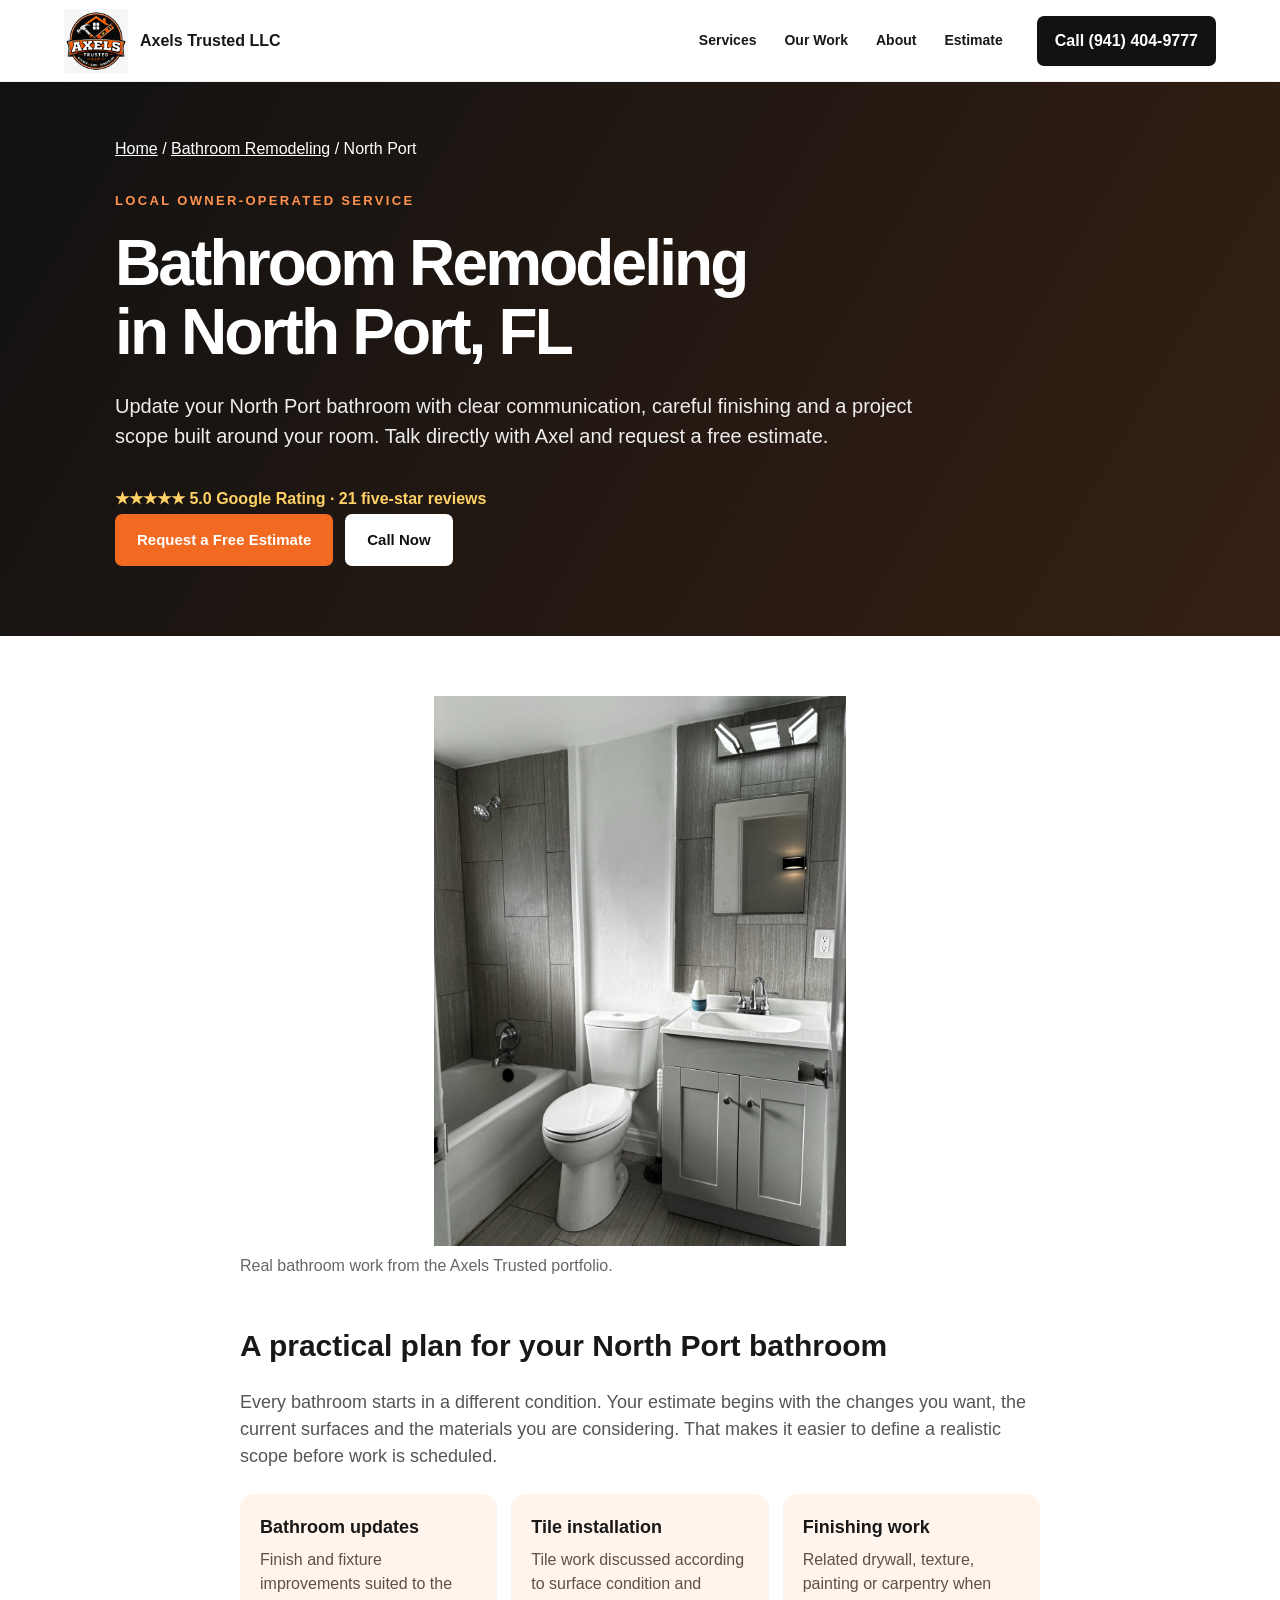
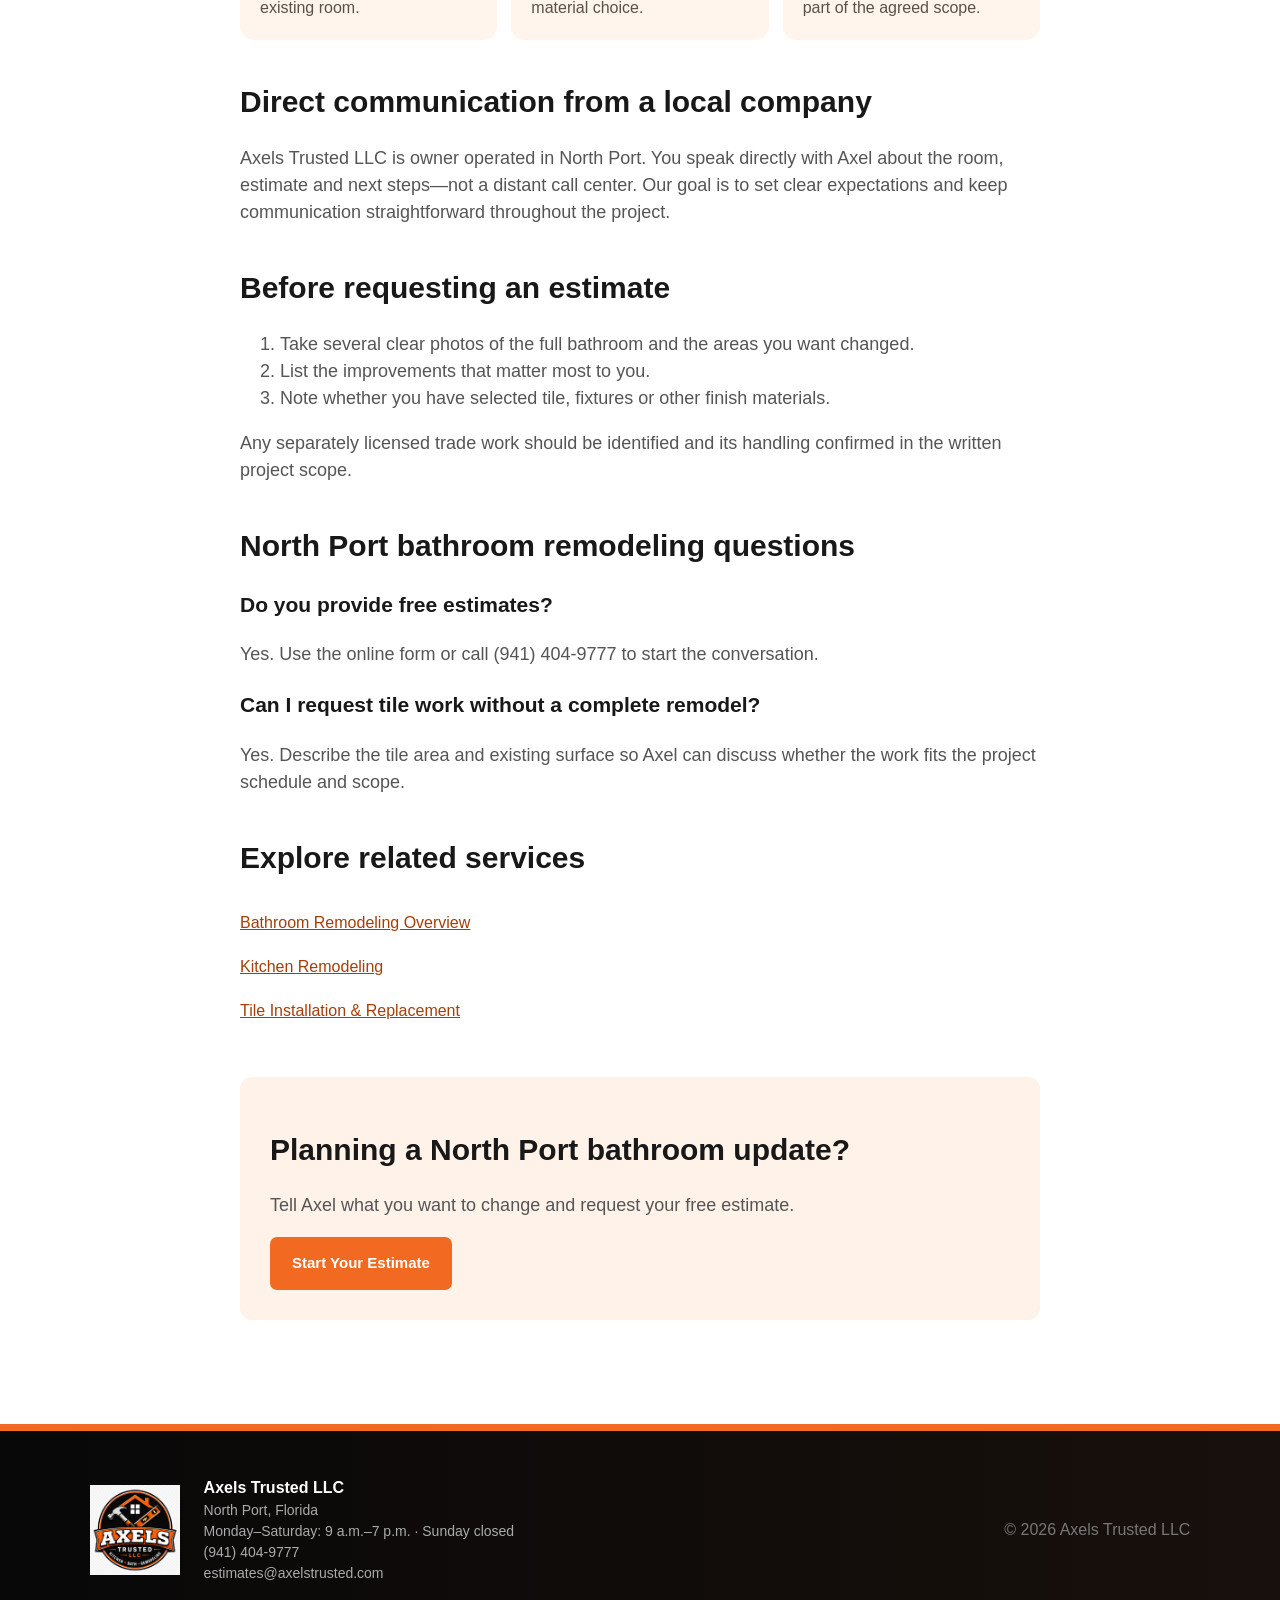
==== bathroom-remodeling-north-port-fl.html @ f080af92 "Refocus website on bathroom remodeling" ====
<!doctype html>
<html lang="en">
<head>
<!-- Google tag (gtag.js) -->
<script async src="https://www.googletagmanager.com/gtag/js?id=G-YHCWXWHT61"></script>
<script>window.dataLayer=window.dataLayer||[];function gtag(){dataLayer.push(arguments)}gtag('js',new Date());gtag('config','G-YHCWXWHT61');</script>
<meta charset="utf-8"><meta name="viewport" content="width=device-width,initial-scale=1">
<title>Bathroom Remodeling North Port, FL | Axels Trusted LLC</title>
<meta name="description" content="Bathroom remodeling and tile improvements in North Port, Florida. See real project work and request a free estimate from Axels Trusted LLC.">
<link rel="canonical" href="https://axelstrusted.com/bathroom-remodeling-north-port-fl.html">
<meta property="og:type" content="website"><meta property="og:title" content="Bathroom Remodeling North Port, FL | Axels Trusted LLC"><meta property="og:description" content="Bathroom remodeling and tile improvements with direct owner communication in North Port, Florida."><meta property="og:url" content="https://axelstrusted.com/bathroom-remodeling-north-port-fl.html"><meta property="og:image" content="https://axelstrusted.com/images/bathroom-finished.jpg">
<script type="application/ld+json">[{"@context":"https://schema.org","@type":"Service","name":"Bathroom Remodeling in North Port, FL","url":"https://axelstrusted.com/bathroom-remodeling-north-port-fl.html","provider":{"@type":"HomeAndConstructionBusiness","@id":"https://axelstrusted.com/#business","name":"Axels Trusted LLC","telephone":"+1-941-404-9777","url":"https://axelstrusted.com/"},"areaServed":{"@type":"City","name":"North Port","address":{"@type":"PostalAddress","addressRegion":"FL"}}},{"@context":"https://schema.org","@type":"BreadcrumbList","itemListElement":[{"@type":"ListItem","position":1,"name":"Home","item":"https://axelstrusted.com/"},{"@type":"ListItem","position":2,"name":"Bathroom Remodeling","item":"https://axelstrusted.com/bathroom-remodeling.html"},{"@type":"ListItem","position":3,"name":"North Port, FL","item":"https://axelstrusted.com/bathroom-remodeling-north-port-fl.html"}]}]</script>
<link rel="stylesheet" href="/styles.css">
</head>
<body><header class="site-header"><a class="brand" href="/#top"><img src="/images/logo.png" alt="Axels Trusted LLC" width="400" height="400" decoding="async"><span>Axels Trusted LLC</span></a><button class="menu" aria-label="Open menu">☰</button><nav><a href="/#services">Services</a><a href="/#work">Our Work</a><a href="/#about">About</a><a href="/#estimate">Estimate</a></nav><a class="header-call" href="tel:+19414049777">Call (941) 404-9777</a></header>
<main><section class="service-hero"><div class="service-wrap"><a class="breadcrumb" href="/">Home</a> / <a class="breadcrumb" href="/bathroom-remodeling.html">Bathroom Remodeling</a> / North Port<p class="eyebrow">Local owner-operated service</p><h1>Bathroom Remodeling<br>in North Port, FL</h1><p class="service-intro">Update your North Port bathroom with clear communication, careful finishing and a project scope built around your room. Talk directly with Axel and request a free estimate.</p><a class="service-rating" href="https://www.google.com/search?q=Axels+Trusted+LLC+reviews" target="_blank" rel="noopener">★★★★★ 5.0 Google Rating · 21 five-star reviews</a><div class="hero-actions"><a class="btn primary" href="/#estimate">Request a Free Estimate</a><a class="btn secondary" href="tel:+19414049777">Call Now</a></div></div></section>
<div class="service-wrap service-body"><figure class="service-photo"><img src="/images/bathroom-finished.jpg" alt="Finished bathroom project serving North Port Florida" width="1152" height="1536" decoding="async" loading="lazy"><figcaption>Real bathroom work from the Axels Trusted portfolio.</figcaption></figure><section><h2>A practical plan for your North Port bathroom</h2><p>Every bathroom starts in a different condition. Your estimate begins with the changes you want, the current surfaces and the materials you are considering. That makes it easier to define a realistic scope before work is scheduled.</p><div class="scope-grid"><div><strong>Bathroom updates</strong><span>Finish and fixture improvements suited to the existing room.</span></div><div><strong>Tile installation</strong><span>Tile work discussed according to surface condition and material choice.</span></div><div><strong>Finishing work</strong><span>Related drywall, texture, painting or carpentry when part of the agreed scope.</span></div></div></section><section><h2>Direct communication from a local company</h2><p>Axels Trusted LLC is owner operated in North Port. You speak directly with Axel about the room, estimate and next steps—not a distant call center. Our goal is to set clear expectations and keep communication straightforward throughout the project.</p></section><section><h2>Before requesting an estimate</h2><ol><li>Take several clear photos of the full bathroom and the areas you want changed.</li><li>List the improvements that matter most to you.</li><li>Note whether you have selected tile, fixtures or other finish materials.</li></ol><p>Any separately licensed trade work should be identified and its handling confirmed in the written project scope.</p></section><section><h2>North Port bathroom remodeling questions</h2><h3>Do you provide free estimates?</h3><p>Yes. Use the online form or call (941) 404-9777 to start the conversation.</p><h3>Can I request tile work without a complete remodel?</h3><p>Yes. Describe the tile area and existing surface so Axel can discuss whether the work fits the project schedule and scope.</p></section><section class="related-services"><h2>Explore related services</h2><a href="/bathroom-remodeling.html">Bathroom Remodeling Overview</a><a href="/kitchen-remodeling.html">Kitchen Remodeling</a><a href="/tile-installation.html">Tile Installation &amp; Replacement</a></section><section class="service-cta"><h2>Planning a North Port bathroom update?</h2><p>Tell Axel what you want to change and request your free estimate.</p><a class="btn primary" href="/#estimate">Start Your Estimate</a></section></div></main>
<footer><img src="/images/logo.png" alt="Axels Trusted LLC" width="400" height="400" decoding="async"><div><strong>Axels Trusted LLC</strong><span>North Port, Florida</span><span>Monday–Saturday: 9 a.m.–7 p.m. · Sunday closed</span><a href="tel:+19414049777">(941) 404-9777</a><a href="mailto:estimates@axelstrusted.com">estimates@axelstrusted.com</a></div><p>© 2026 Axels Trusted LLC</p></footer><div class="mobile-bar"><a href="tel:+19414049777">Call Now</a><a href="/#estimate">Free Estimate</a></div><script src="/navigation.js" defer></script></body></html>
---- styles.css ----
:root{--orange:#f26a21;--black:#111;--ink:#181818;--muted:#666;--cream:#f6f3ef;--line:#e7e2dc;--white:#fff}*{box-sizing:border-box}html{scroll-behavior:smooth}body{margin:0;font-family:Arial,Helvetica,sans-serif;color:var(--ink);background:#fff;line-height:1.5}img{display:block;max-width:100%}a{text-decoration:none;color:inherit}.site-header{height:82px;display:flex;align-items:center;gap:34px;padding:0 5vw;position:sticky;top:0;background:rgba(255,255,255,.96);backdrop-filter:blur(12px);z-index:50;border-bottom:1px solid rgba(0,0,0,.06)}.brand{display:flex;align-items:center;gap:12px;font-weight:800}.brand img{width:64px;height:64px;object-fit:contain}.site-header nav{display:flex;gap:28px;margin-left:auto;font-weight:700;font-size:14px}.site-header nav a:hover{color:var(--orange)}.header-call{background:var(--black);color:#fff;padding:13px 18px;border-radius:7px;font-weight:800}.menu{display:none;border:0;background:none;font-size:26px}.hero{min-height:690px;position:relative;display:flex;align-items:center;background:url('images/hero-kitchen.jpg') center/cover no-repeat}.hero-overlay{position:absolute;inset:0;background:linear-gradient(90deg,rgba(8,8,8,.86) 0%,rgba(8,8,8,.64) 48%,rgba(8,8,8,.08) 78%)}.hero-content{position:relative;color:#fff;max-width:760px;padding:90px 7vw}.eyebrow{text-transform:uppercase;letter-spacing:.18em;font-size:13px;font-weight:900;color:#ff934f;margin:0 0 18px}.eyebrow.dark{color:var(--orange)}h1{font-size:clamp(48px,6vw,86px);line-height:.96;margin:0 0 24px;letter-spacing:-.045em}.hero-copy{font-size:20px;max-width:650px;color:#eee;margin-bottom:30px}.hero-actions{display:flex;gap:12px;flex-wrap:wrap}.btn{border:0;border-radius:7px;padding:15px 22px;font-weight:900;font-size:15px;cursor:pointer;display:inline-flex;justify-content:center;align-items:center}.primary{background:var(--orange);color:#fff}.primary:hover{filter:brightness(.93)}.secondary{background:#fff;color:#111}.hero-proof{display:flex;gap:25px;margin-top:30px;color:#ddd;font-weight:700;font-size:14px}.trust-strip{display:grid;grid-template-columns:repeat(3,1fr);background:var(--black);color:#fff;padding:27px 7vw;gap:35px}.trust-strip div{display:flex;flex-direction:column;padding-left:20px;border-left:3px solid var(--orange)}.trust-strip span{color:#bbb;font-size:14px;margin-top:3px}.section{padding:100px 7vw}.section-heading{max-width:760px;text-align:center;margin:0 auto 50px}.section-heading.left{text-align:left;margin-left:0}.section-heading h2,.about h2,.estimate-intro h2{font-size:clamp(34px,4vw,56px);line-height:1.05;margin:0 0 16px;letter-spacing:-.035em}.section-heading p{color:var(--muted);font-size:18px}.services{background:var(--cream)}.service-grid{display:grid;grid-template-columns:repeat(3,1fr);gap:18px;max-width:1200px;margin:auto}.service-grid article{background:#fff;padding:32px;min-height:220px;border:1px solid var(--line);transition:.2s}.service-grid article:hover{transform:translateY(-4px);box-shadow:0 18px 36px rgba(0,0,0,.08)}.service-grid article span{color:var(--orange);font-weight:900}.service-grid h3{font-size:23px;margin:28px 0 10px}.service-grid p{color:var(--muted);margin:0}.gallery{display:grid;grid-template-columns:repeat(4,1fr);grid-auto-rows:300px;gap:14px}.gallery figure{margin:0;position:relative;overflow:hidden;background:#ddd}.gallery .wide{grid-column:span 2;grid-row:span 2}.gallery img{width:100%;height:100%;object-fit:cover;transition:.35s}.gallery figure:hover img{transform:scale(1.035)}.gallery figcaption{position:absolute;left:0;right:0;bottom:0;padding:24px 18px 16px;color:#fff;font-weight:900;background:linear-gradient(transparent,rgba(0,0,0,.72))}.transformation{background:var(--cream)}.compare{position:relative;max-width:1100px;height:min(65vw,620px);min-height:360px;margin:auto;overflow:hidden;background:#ddd}.compare>img,.before,.before img{position:absolute;inset:0;width:100%;height:100%;object-fit:cover}.before{width:50%;overflow:hidden}.before img{width:1100px;max-width:none}.compare input{position:absolute;inset:0;width:100%;height:100%;opacity:0;cursor:ew-resize}.compare:after{content:'';position:absolute;top:0;bottom:0;left:50%;width:3px;background:#fff;pointer-events:none;transform:translateX(-50%)}.labels{position:absolute;left:20px;right:20px;bottom:20px;display:flex;justify-content:space-between;color:#fff;font-weight:900;text-transform:uppercase;text-shadow:0 2px 8px #000}.about{display:grid;grid-template-columns:1.1fr .9fr;gap:80px;align-items:start}.about>div>p{font-size:18px;color:var(--muted)}.about-points{display:grid;gap:14px}.about-points>div{display:flex;gap:18px;padding:22px;border-top:1px solid var(--line)}.about-points b{color:var(--orange);font-size:18px}.about-points span{display:flex;flex-direction:column;color:var(--muted)}.about-points strong{color:var(--ink);font-size:18px}.estimate-section{background:var(--black);padding:100px 7vw;display:grid;grid-template-columns:.85fr 1.15fr;gap:70px;color:#fff}.estimate-intro p{color:#bbb;font-size:18px}.estimate-intro ul{list-style:none;padding:0;margin-top:30px}.estimate-intro li{margin:12px 0}.estimate-intro li:before{content:'✓';color:var(--orange);font-weight:900;margin-right:10px}.form-card{background:#fff;color:var(--ink);padding:38px;border-radius:12px;min-height:520px}.progress{height:7px;background:#eee;border-radius:10px;overflow:hidden}.progress span{display:block;height:100%;width:25%;background:var(--orange);transition:.25s}.step-label{font-size:13px;color:var(--muted);font-weight:800}.form-step{display:none}.form-step.active{display:block}.form-step h3{font-size:30px;margin:28px 0}.choices{display:grid;grid-template-columns:1fr 1fr;gap:12px}.choices input{position:absolute;opacity:0}.choices span{display:block;border:2px solid #e6e6e6;padding:18px;border-radius:8px;font-weight:800;cursor:pointer}.choices input:checked+span{border-color:var(--orange);background:#fff5ef}.field{display:flex;flex-direction:column;gap:8px;font-weight:800;margin-bottom:18px}.field input,.field textarea{font:inherit;padding:15px;border:1px solid #ccc;border-radius:7px;width:100%}.field-row{display:grid;grid-template-columns:1fr 1fr;gap:14px}.consent{display:flex;gap:9px;font-size:13px;color:#555}.form-actions{display:flex;justify-content:flex-end;gap:10px;margin-top:28px}.back{background:#eee;display:none}.submitBtn{display:none}.form-note{text-align:center;color:#777;font-size:12px}.success{display:none;text-align:center;padding:50px 10px}.success div{width:64px;height:64px;border-radius:50%;background:#e9f8ed;color:#1e9a45;display:grid;place-items:center;font-size:32px;margin:auto}.success a{color:var(--orange);font-weight:900}.form-card.completed .progress,.form-card.completed .step-label,.form-card.completed .form-step,.form-card.completed .form-actions,.form-card.completed .form-note{display:none}.form-card.completed .success{display:block}footer{background:#080808;color:#fff;padding:45px 7vw;display:flex;align-items:center;gap:24px;border-top:1px solid #252525}footer img{width:90px}footer div{display:flex;flex-direction:column}footer span,footer a{color:#aaa;font-size:14px}footer p{margin-left:auto;color:#777}.mobile-bar{display:none}
@media(max-width:900px){.site-header{height:70px;padding:0 18px}.brand span,.site-header nav,.header-call{display:none}.brand img{width:55px;height:55px}.menu{display:block;margin-left:auto}.site-header.open nav{display:flex;position:absolute;top:70px;left:0;right:0;background:#fff;padding:20px;flex-direction:column;border-bottom:1px solid #ddd}.hero{min-height:620px;background-position:62% center}.hero-overlay{background:linear-gradient(90deg,rgba(8,8,8,.88),rgba(8,8,8,.58))}.hero-content{padding:70px 24px}.hero-proof{flex-direction:column;gap:8px}.trust-strip{grid-template-columns:1fr;padding:25px 24px}.section{padding:70px 24px}.service-grid{grid-template-columns:1fr}.gallery{grid-template-columns:1fr 1fr;grid-auto-rows:220px}.gallery .wide{grid-column:span 2;grid-row:span 1}.about,.estimate-section{grid-template-columns:1fr;gap:38px}.estimate-section{padding:70px 20px}.form-card{padding:25px 18px}.choices,.field-row{grid-template-columns:1fr}footer{padding-bottom:90px;align-items:flex-start}footer p{margin-left:auto}.mobile-bar{display:grid;grid-template-columns:1fr 1fr;position:fixed;left:0;right:0;bottom:0;z-index:60}.mobile-bar a{padding:15px;text-align:center;font-weight:900;background:#fff;border-top:1px solid #ddd}.mobile-bar a:last-child{background:var(--orange);color:#fff}}
@media(max-width:560px){h1{font-size:48px}.hero-copy{font-size:17px}.hero-actions .btn{width:100%}.gallery{grid-template-columns:1fr;grid-auto-rows:250px}.gallery .wide{grid-column:auto}.compare{height:420px}.before img{width:calc(100vw - 48px)}footer{flex-wrap:wrap}footer p{width:100%;margin:10px 0 0}}

/* V6.2 visual polish */
:root{--orange-soft:#fff2e9;--orange-deep:#c94f0d;--sand:#fbf7f2}
.services{background:linear-gradient(180deg,var(--cream) 0%,#fff 100%)}
.service-grid article{border-top:5px solid var(--orange);border-radius:10px}
.work-section{background:linear-gradient(135deg,#fff 0%,var(--sand) 100%)}
.transformation{position:relative;background:linear-gradient(180deg,#171717 0%,#242424 100%);color:#fff}
.transformation .eyebrow.dark{color:#ff9b61}.transformation .section-heading h2{color:#fff}
.about{background:linear-gradient(110deg,var(--orange-soft) 0%,#fff 58%)}
.about-points>div{background:rgba(255,255,255,.82);border:1px solid #f0d7c8;border-left:4px solid var(--orange);border-radius:9px}
.estimate-section{background:linear-gradient(135deg,#0b0b0b 0%,#1c1c1c 62%,#3b1b0b 100%)}
.form-card{border-top:7px solid var(--orange);box-shadow:0 24px 55px rgba(0,0,0,.28)}
.trust-strip{background:linear-gradient(90deg,#111 0%,#1d1d1d 65%,#3a1908 100%)}

/* Visible before/after drag handle */
.compare{--x:50%;border:6px solid #fff;box-shadow:0 20px 48px rgba(0,0,0,.25);border-radius:12px}
.compare:after{display:none}
.slider-line{position:absolute;z-index:4;top:0;bottom:0;left:var(--x);width:4px;background:#fff;transform:translateX(-50%);pointer-events:none;box-shadow:0 0 0 1px rgba(0,0,0,.15)}
.slider-grabber{position:absolute;top:50%;left:50%;width:58px;height:58px;border-radius:50%;transform:translate(-50%,-50%);background:var(--orange);border:4px solid #fff;box-shadow:0 5px 18px rgba(0,0,0,.35);display:grid;place-items:center;color:#fff;font-size:25px;font-weight:900}
.slider-grabber span{transform:translateY(-1px)}
.compare input{z-index:6}
.labels{z-index:5}

/* Form validation feedback */
.field-help{font-weight:600;color:#777;font-size:12px;margin-top:-2px}
.field input.is-invalid,.field textarea.is-invalid{border-color:#c62828;background:#fff6f6;box-shadow:0 0 0 3px rgba(198,40,40,.1)}
.field input.is-valid,.field textarea.is-valid{border-color:#27863f;background:#f4fff7}
.field-help.error{color:#b42318}
.field-help.success{color:#25753a}
.form-alert{display:none;border-radius:8px;padding:12px 14px;margin:14px 0 0;background:#fff1f0;color:#9f1c15;border:1px solid #f2b8b5;font-weight:700}
.form-alert.show{display:block}
@media(max-width:560px){.slider-grabber{width:50px;height:50px;font-size:21px}.compare{border-width:4px}}


/* V6.3 richer color and city selector */
.hero-content{border-left:5px solid var(--orange);margin-left:7vw;padding-left:38px}
.hero-content:before{content:'LOCAL • RELIABLE • CRAFTED WITH CARE';display:inline-block;margin-bottom:20px;padding:7px 12px;border-radius:999px;background:rgba(242,106,33,.2);border:1px solid rgba(255,147,79,.55);color:#ffd0b5;font-size:11px;font-weight:900;letter-spacing:.12em}
.section-heading h2:after,.about h2:after,.estimate-intro h2:after{content:'';display:block;width:72px;height:5px;border-radius:10px;background:var(--orange);margin-top:20px}
.section-heading:not(.left) h2:after{margin-left:auto;margin-right:auto}
.service-grid article:nth-child(2),.service-grid article:nth-child(5){background:linear-gradient(145deg,#fff 55%,var(--orange-soft))}
.service-grid article:nth-child(3),.service-grid article:nth-child(6){background:linear-gradient(145deg,#fff 55%,#fff8df)}
.gallery figure{border-radius:10px;box-shadow:0 8px 24px rgba(40,20,5,.1);border-bottom:5px solid var(--orange)}
.gallery figcaption{padding-bottom:20px}
.work-section:before{content:'';display:block;height:10px;width:110px;background:linear-gradient(90deg,var(--orange),#ffb26f);border-radius:10px;margin-bottom:42px}
.about{border-top:10px solid var(--orange)}
.about-points b{width:42px;height:42px;display:grid;place-items:center;flex:0 0 42px;border-radius:50%;background:var(--orange);color:#fff}
.estimate-intro{padding:28px;border:1px solid rgba(255,255,255,.12);border-radius:14px;background:rgba(255,255,255,.035)}
footer{border-top:7px solid var(--orange);background:linear-gradient(90deg,#080808,#18100c)}
.step-help{margin:-14px 0 20px;color:var(--muted)}
.city-choices{grid-template-columns:repeat(2,1fr)}
.city-choices span{position:relative;padding-left:42px;background:#fff}
.city-choices span:before{content:'📍';position:absolute;left:15px;top:50%;transform:translateY(-50%);font-size:17px}
.city-choices input:checked+span{background:linear-gradient(135deg,#fff5ef,#ffe5d4);box-shadow:0 6px 16px rgba(242,106,33,.13)}
.other-city-choice{grid-column:1/-1}
.other-city-field{display:none;margin-top:18px;padding:18px;border-radius:10px;background:var(--orange-soft);border:1px solid #f5c3a7}
.other-city-field.visible{display:flex}
.form-card .form-step h3{color:#2a160c}
@media(max-width:900px){.hero-content{margin-left:0;border-left:4px solid var(--orange);padding-left:24px}.work-section:before{margin-bottom:28px}}
@media(max-width:560px){.city-choices{grid-template-columns:1fr}.other-city-choice{grid-column:auto}.hero-content:before{font-size:9px;letter-spacing:.08em}.section-heading h2:after,.about h2:after,.estimate-intro h2:after{width:56px}}

/* V7 flowing homepage */
.home-page{background:#fcfaf7;font-family:"Segoe UI",Arial,Helvetica,sans-serif}
.home-page .site-header{height:76px;background:rgba(255,255,255,.88);border-bottom:0;box-shadow:0 8px 35px rgba(37,22,12,.08)}
.home-page .header-call,.home-page .btn{border-radius:999px}
.home-page .hero{min-height:780px;display:block;padding:56px 5vw 104px;background-position:center;overflow:hidden}
.home-page .hero:after{content:"";position:absolute;left:-5%;right:-5%;bottom:-62px;height:130px;background:#fcfaf7;border-radius:50% 50% 0 0/100% 100% 0 0;z-index:1}
.home-page .hero-overlay{background:linear-gradient(100deg,rgba(10,8,7,.91) 0%,rgba(25,15,10,.76) 48%,rgba(15,10,7,.48) 100%)}
.home-page .hero-shell{position:relative;z-index:2;max-width:1420px;margin:0 auto;display:grid;grid-template-columns:minmax(0,.88fr) minmax(520px,1.12fr);gap:clamp(38px,5vw,84px);align-items:center}
.home-page .hero-content{max-width:690px;margin:0;padding:42px 0;border:0}
.home-page .hero-content:before{margin-bottom:24px;background:rgba(242,106,33,.14);border-color:rgba(255,170,110,.45)}
.home-page .hero h1{font-size:clamp(46px,5vw,74px);line-height:1.02;text-wrap:balance}
.home-page .hero-copy{font-size:19px;line-height:1.7;max-width:590px}
.home-page .hero-actions{margin-top:30px}
.home-page .hero-proof{flex-wrap:wrap;gap:12px 20px}
.home-page .estimate-section.estimate-top{display:block;padding:0;background:none;color:var(--ink)}
.home-page .estimate-top .estimate-intro{padding:0 10px 15px;border:0;background:none;color:#fff}
.home-page .estimate-top .estimate-intro .eyebrow{margin-bottom:9px}
.home-page .estimate-top .estimate-intro h2{font-size:clamp(27px,2.5vw,38px);margin-bottom:8px}
.home-page .estimate-top .estimate-intro h2:after{display:none}
.home-page .estimate-top .estimate-intro p{margin:0;color:#ded7d2;font-size:15px}
.home-page .estimate-top .estimate-intro ul{display:flex;gap:18px;margin:10px 0 0;font-size:13px;color:#eee}
.home-page .form-card{min-height:0;padding:27px 30px 24px;border:1px solid rgba(255,255,255,.7);border-top:0;border-radius:28px 28px 70px 28px;box-shadow:0 30px 80px rgba(0,0,0,.34),inset 0 1px 0 #fff}
.home-page .form-card .form-step h3{font-size:26px;margin:18px 0}
.home-page .choices{gap:9px}
.home-page .choices span{padding:13px 15px;border:1px solid #e8e2dc;border-radius:16px;font-size:14px;transition:.2s ease}
.home-page .choices span:hover{border-color:#f6a679;transform:translateY(-1px);box-shadow:0 8px 20px rgba(72,35,12,.07)}
.home-page .city-choices span{display:flex;align-items:center;gap:11px;padding-left:15px}
.home-page .city-choices span:before{content:"";position:static;width:10px;height:10px;flex:0 0 10px;border-radius:50%;background:var(--orange);box-shadow:0 0 0 4px var(--orange-soft);transform:none}
.home-page .form-actions{margin-top:20px}
.home-page .trust-strip{position:relative;z-index:3;max-width:none;margin:0;padding:30px 7vw 18px;border-radius:0;background:#fcfaf7;color:var(--ink);box-shadow:none}
.home-page .trust-strip div{position:relative;padding:12px 20px 12px 48px;border-left:0;border-top:1px solid #e5d8ce}
.home-page .trust-strip div:before{content:'✓';position:absolute;left:14px;top:15px;width:24px;height:24px;display:grid;place-items:center;border-radius:50%;background:var(--orange);color:#fff;font-size:13px;font-weight:900}
.home-page .trust-strip span{color:var(--muted)}
.home-page .section{padding:120px 7vw}
.home-page .services{position:relative;background:#fcfaf7}
.home-page .services:after{content:"";position:absolute;left:0;right:0;bottom:-78px;height:156px;background:#fff;border-radius:50% 50% 0 0/100% 100% 0 0;z-index:0}
.home-page .services>*{position:relative;z-index:1}
.home-page .section-heading{margin-bottom:64px}
.home-page .service-grid{gap:26px}
.home-page .service-grid article{min-height:240px;padding:34px;border:0;border-top:0;border-radius:28px 28px 70px 28px;background:#fff;box-shadow:0 16px 50px rgba(64,39,20,.075)}
.home-page .service-grid article:nth-child(even){border-radius:70px 28px 28px 28px;background:linear-gradient(145deg,#fff 60%,#fff5ed)}
.home-page .service-grid article:hover{transform:translateY(-7px);box-shadow:0 24px 60px rgba(64,39,20,.13)}
.home-page .service-grid h3{margin:24px 0 11px}
.home-page .work-section{padding-top:165px;background:#fff}
.home-page .gallery{gap:20px;grid-auto-rows:320px}
.home-page .gallery figure{border:0;border-radius:34px 34px 80px 34px;box-shadow:none}
.home-page .gallery figure:nth-child(even){border-radius:80px 34px 34px 34px}
.home-page .transformation{margin:0 3vw;border-radius:54px 54px 130px 54px;padding-left:4vw;padding-right:4vw;overflow:hidden}
.home-page .compare{width:100%;max-width:680px;height:auto;min-height:0;aspect-ratio:3/4;border:0;border-radius:38px 38px 100px 38px;box-shadow:0 28px 70px rgba(0,0,0,.36)}
.home-page .compare>img,.home-page .before img{object-fit:cover;object-position:center}
.home-page .before img{width:680px}
.home-page .about{margin-top:80px;padding-top:95px;padding-bottom:95px;border:0;border-radius:0 120px 0 120px;background:linear-gradient(120deg,#fff0e4 0%,#fffaf5 58%,#fff 100%)}
.home-page .about-points{gap:0}
.home-page .about-points>div{padding:24px 0;border:0;border-bottom:1px solid #ead8ca;border-radius:0;background:transparent}
.home-page footer{margin-top:70px;border:0;border-radius:60px 60px 0 0;padding-top:58px}
@media(max-width:1100px){.home-page .hero{padding:46px 28px 96px}.home-page .hero-shell{grid-template-columns:.8fr 1.2fr;gap:28px}.home-page .hero h1{font-size:44px}.home-page .form-card{padding:24px}.home-page .choices span{padding:12px;font-size:13px}.home-page .service-grid{grid-template-columns:repeat(2,1fr)}}
@media(max-width:820px){.home-page .hero{padding:38px 22px 100px}.home-page .hero-shell{grid-template-columns:1fr;gap:14px}.home-page .estimate-top{order:-1}.home-page .hero-content{padding:28px 4px 18px}.home-page .hero h1{font-size:clamp(42px,10vw,62px)}.home-page .hero-copy{font-size:17px}.home-page .estimate-top .estimate-intro{padding-left:4px}.home-page .trust-strip{margin-top:-55px}.home-page .service-grid{grid-template-columns:1fr}.home-page .transformation{margin:0 14px;border-radius:38px 38px 90px 38px}.home-page .about{margin-top:55px;border-radius:0 70px 0 70px}}
@media(min-width:561px) and (max-width:900px){.home-page .trust-strip{grid-template-columns:repeat(3,1fr);gap:10px;margin:0;padding:24px 24px 10px}.home-page .trust-strip div{padding:38px 8px 10px;border:0;text-align:center}.home-page .trust-strip div:before{left:50%;top:5px;transform:translateX(-50%)}.home-page .trust-strip strong{font-size:13px;line-height:1.25}.home-page .trust-strip span{display:none}.home-page .services{padding-top:55px}}
@media(max-width:560px){.home-page .hero{padding:24px 16px 70px}.home-page .hero:after{bottom:-88px}.home-page .hero-content{padding:38px 4px 12px}.home-page .hero-content:before{display:none}.home-page .hero-content .eyebrow{margin-bottom:12px;font-size:10px}.home-page .hero h1{font-size:34px;line-height:1.06;margin-bottom:16px}.home-page .hero h1 br{display:none}.home-page .hero-copy{font-size:15px;line-height:1.6;margin-bottom:20px}.home-page .hero-actions{margin-top:18px}.home-page .hero-actions .btn{width:auto;flex:1;min-width:135px;padding:13px 15px}.home-page .hero-proof{font-size:11px;gap:7px 12px;margin-top:20px}.home-page .form-card{padding:22px 16px;border-radius:22px 22px 52px 22px}.home-page .choices{grid-template-columns:1fr 1fr}.home-page .choices span{padding:11px 10px;font-size:12px}.home-page .city-choices{grid-template-columns:1fr 1fr}.home-page .city-choices span{padding-left:12px}.home-page .city-choices span:before{transform:none}.home-page .other-city-choice{grid-column:1/-1}.home-page .trust-strip{grid-template-columns:repeat(3,1fr);gap:5px;margin:0;padding:20px 12px 8px;background:#fcfaf7}.home-page .trust-strip div{padding:34px 4px 8px;border:0;text-align:center}.home-page .trust-strip div:before{left:50%;top:4px;transform:translateX(-50%);width:22px;height:22px;font-size:12px}.home-page .trust-strip strong{font-size:11px;line-height:1.25}.home-page .trust-strip span{display:none}.home-page .section{padding:78px 22px}.home-page .services{padding-top:42px}.home-page .services .section-heading{margin-bottom:36px;text-align:left}.home-page .services .section-heading h2:after{margin-left:0}.home-page .services .section-heading h2{font-size:32px}.home-page .service-grid article{min-height:0;border-radius:24px 24px 58px 24px}.home-page .gallery{gap:14px}.home-page .gallery figure,.home-page .gallery figure:nth-child(even){border-radius:24px 24px 58px 24px}.home-page .work-section{padding-top:125px}.home-page .before img{width:calc(100vw - 72px)}.home-page .about{padding-top:72px;padding-bottom:72px}.home-page footer{margin-top:45px;border-radius:40px 40px 0 0}}

/* Local service pages and accessible navigation */
.hero h1{font-size:clamp(38px,4.7vw,68px);line-height:1.08}.hero-content{max-width:1000px}
.service-link{display:inline-block;margin-top:18px;color:#a43f0a;font-weight:800;text-decoration:underline;text-underline-offset:4px}footer img{height:auto}.field-help.success{display:block;text-align:left;padding:0}
.service-hero{background:linear-gradient(120deg,#111,#352013);color:#fff;padding:55px 7vw 70px}.service-wrap{max-width:1050px;margin:0 auto}.service-hero .eyebrow{margin-top:30px}.service-hero h1{font-size:clamp(36px,5vw,64px);line-height:1.08;max-width:850px}.service-intro{font-size:20px;max-width:800px;color:#eee}.breadcrumb{text-decoration:underline}.service-body{padding:60px 24px}.service-body section{max-width:800px;margin:0 auto 44px}.service-body h2{font-size:30px;line-height:1.2}.service-body h3{font-size:21px}.service-body p,.service-body li{font-size:18px;color:#555}.service-photo{margin:0 auto 50px;max-width:800px}.service-photo img{width:100%;height:auto;max-height:550px;object-fit:contain;border-radius:12px}.service-photo figcaption{color:#666;margin-top:8px}.related-services a{display:block;padding:10px 0;color:#a43f0a;text-decoration:underline}.service-cta{padding:30px;background:#fff2e9;border-radius:12px}a:focus-visible,button:focus-visible,input:focus-visible,textarea:focus-visible{outline:3px solid #217ac0;outline-offset:4px}.choices input:focus-visible+span{outline:3px solid #217ac0;outline-offset:3px}html{scroll-padding-top:100px}
@media(max-width:560px){.service-hero{padding:35px 24px 55px}.service-hero .hero-actions .btn{width:100%}.service-intro{font-size:18px}.service-body{padding:40px 24px}.service-body h2{font-size:27px}}

/* Remodeling-first positioning and local bathroom pages */
.review-proof{display:inline-flex;flex-direction:column;gap:3px;margin-top:24px;padding:14px 18px;border:1px solid rgba(255,255,255,.35);border-radius:14px;background:rgba(0,0,0,.22);color:#fff;text-decoration:none}.review-proof strong{color:#ffd166;letter-spacing:.02em}.review-proof span{font-size:14px;color:#fff}.review-proof:hover{background:rgba(0,0,0,.35)}
.service-grid .featured-service{outline:2px solid #c75b22;outline-offset:-2px}.service-grid .featured-service>span{color:#a43f0a}
.location-focus{background:#fffaf5}.location-grid{display:grid;grid-template-columns:repeat(2,minmax(0,1fr));gap:20px;max-width:1050px;margin:0 auto}.location-grid a{display:flex;flex-direction:column;gap:7px;padding:27px;border:1px solid #ead8ca;border-radius:20px;background:#fff;color:#222;text-decoration:none;box-shadow:0 12px 35px rgba(64,39,20,.06)}.location-grid a:hover{transform:translateY(-3px);box-shadow:0 18px 42px rgba(64,39,20,.12)}.location-grid strong{font-size:22px}.location-grid span{color:#a43f0a;font-weight:700}
.service-rating{display:inline-block;margin:16px 0 3px;color:#ffd166;font-weight:800;text-decoration:none}.service-rating:hover{text-decoration:underline}.scope-grid{display:grid;grid-template-columns:repeat(3,minmax(0,1fr));gap:14px;margin-top:24px}.scope-grid>div{display:flex;flex-direction:column;gap:7px;padding:20px;border-radius:14px;background:#fff5ed}.scope-grid strong{font-size:18px}.scope-grid span{color:#5c5149;line-height:1.5}
@media(max-width:700px){.location-grid,.scope-grid{grid-template-columns:1fr}.review-proof{width:100%;box-sizing:border-box}.service-rating{line-height:1.5}}
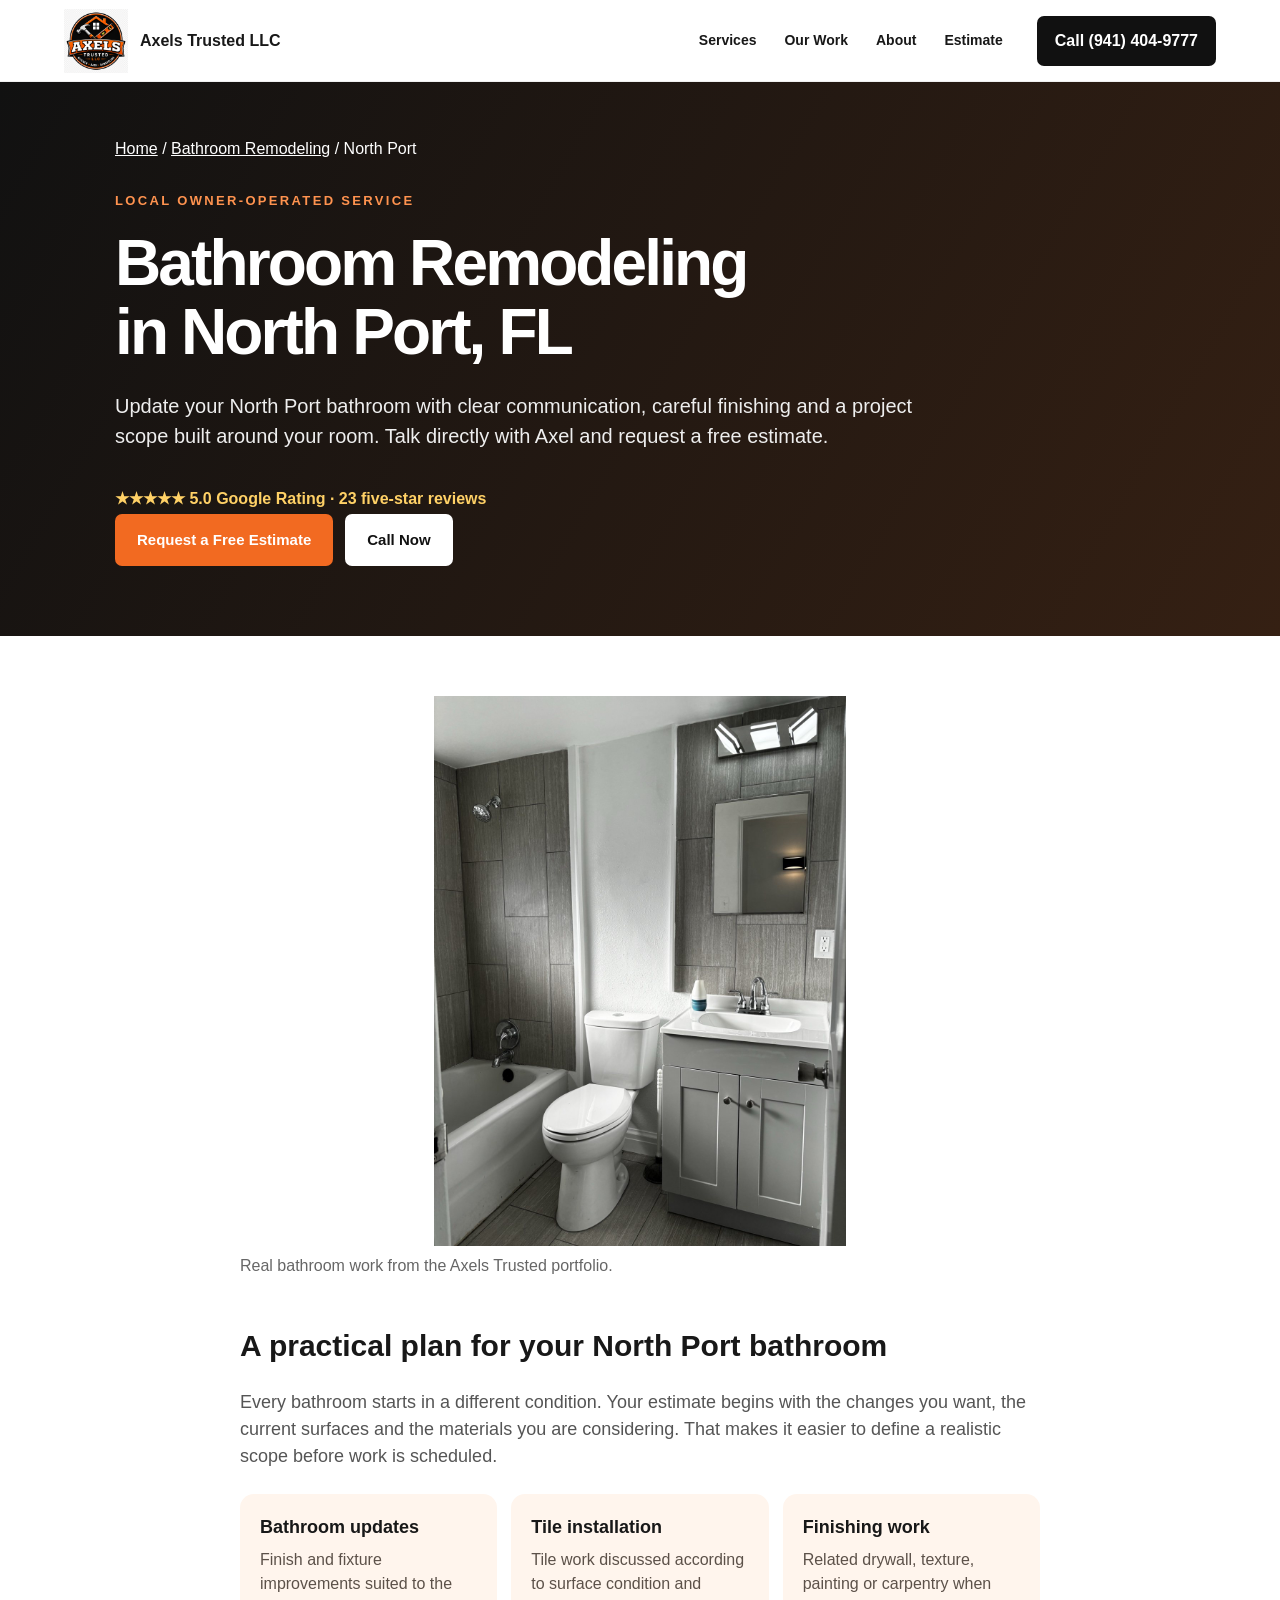
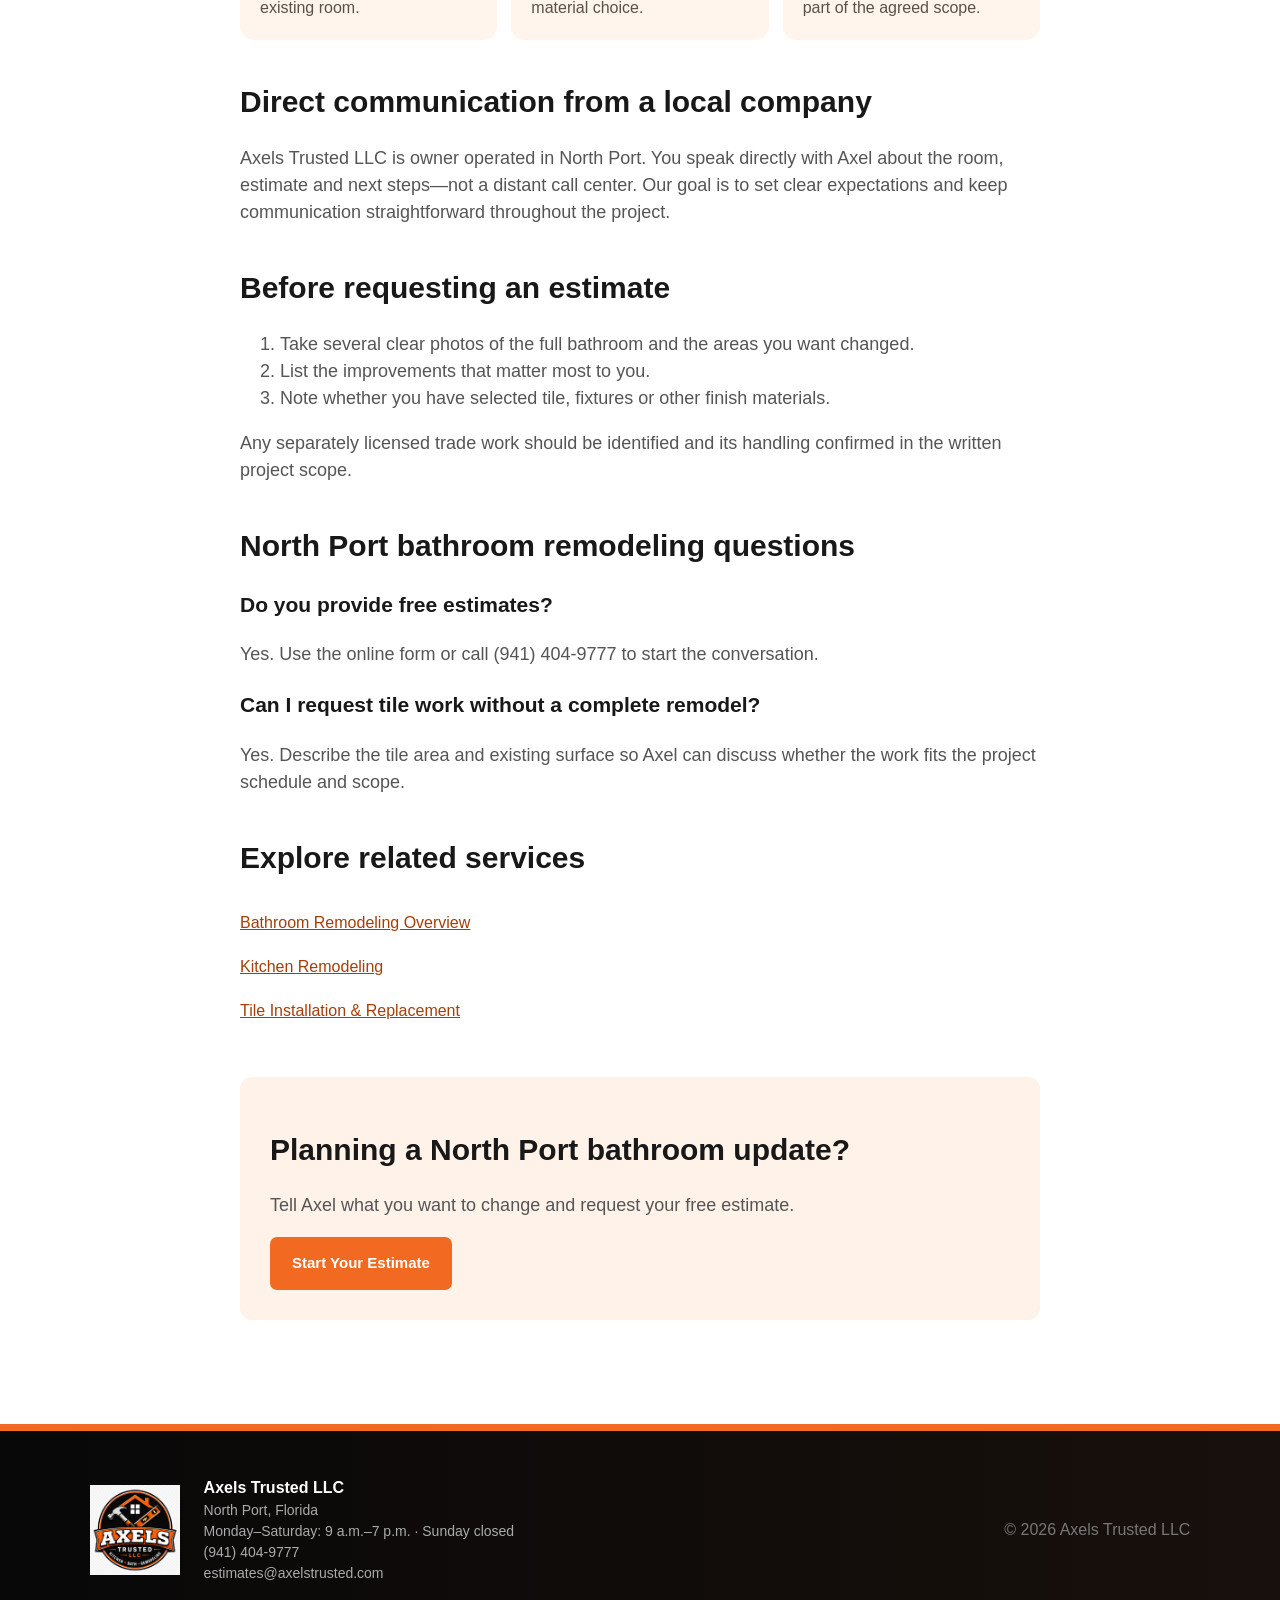
==== commit dfee19ad: "Update Google review count to 23" ====
--- a/bathroom-remodeling-north-port-fl.html
+++ b/bathroom-remodeling-north-port-fl.html
@@ -13,6 +13,6 @@
 <link rel="stylesheet" href="/styles.css">
 </head>
 <body><header class="site-header"><a class="brand" href="/#top"><img src="/images/logo.png" alt="Axels Trusted LLC" width="400" height="400" decoding="async"><span>Axels Trusted LLC</span></a><button class="menu" aria-label="Open menu">☰</button><nav><a href="/#services">Services</a><a href="/#work">Our Work</a><a href="/#about">About</a><a href="/#estimate">Estimate</a></nav><a class="header-call" href="tel:+19414049777">Call (941) 404-9777</a></header>
-<main><section class="service-hero"><div class="service-wrap"><a class="breadcrumb" href="/">Home</a> / <a class="breadcrumb" href="/bathroom-remodeling.html">Bathroom Remodeling</a> / North Port<p class="eyebrow">Local owner-operated service</p><h1>Bathroom Remodeling<br>in North Port, FL</h1><p class="service-intro">Update your North Port bathroom with clear communication, careful finishing and a project scope built around your room. Talk directly with Axel and request a free estimate.</p><a class="service-rating" href="https://www.google.com/search?q=Axels+Trusted+LLC+reviews" target="_blank" rel="noopener">★★★★★ 5.0 Google Rating · 21 five-star reviews</a><div class="hero-actions"><a class="btn primary" href="/#estimate">Request a Free Estimate</a><a class="btn secondary" href="tel:+19414049777">Call Now</a></div></div></section>
+<main><section class="service-hero"><div class="service-wrap"><a class="breadcrumb" href="/">Home</a> / <a class="breadcrumb" href="/bathroom-remodeling.html">Bathroom Remodeling</a> / North Port<p class="eyebrow">Local owner-operated service</p><h1>Bathroom Remodeling<br>in North Port, FL</h1><p class="service-intro">Update your North Port bathroom with clear communication, careful finishing and a project scope built around your room. Talk directly with Axel and request a free estimate.</p><a class="service-rating" href="https://www.google.com/search?q=Axels+Trusted+LLC+reviews" target="_blank" rel="noopener">★★★★★ 5.0 Google Rating · 23 five-star reviews</a><div class="hero-actions"><a class="btn primary" href="/#estimate">Request a Free Estimate</a><a class="btn secondary" href="tel:+19414049777">Call Now</a></div></div></section>
 <div class="service-wrap service-body"><figure class="service-photo"><img src="/images/bathroom-finished.jpg" alt="Finished bathroom project serving North Port Florida" width="1152" height="1536" decoding="async" loading="lazy"><figcaption>Real bathroom work from the Axels Trusted portfolio.</figcaption></figure><section><h2>A practical plan for your North Port bathroom</h2><p>Every bathroom starts in a different condition. Your estimate begins with the changes you want, the current surfaces and the materials you are considering. That makes it easier to define a realistic scope before work is scheduled.</p><div class="scope-grid"><div><strong>Bathroom updates</strong><span>Finish and fixture improvements suited to the existing room.</span></div><div><strong>Tile installation</strong><span>Tile work discussed according to surface condition and material choice.</span></div><div><strong>Finishing work</strong><span>Related drywall, texture, painting or carpentry when part of the agreed scope.</span></div></div></section><section><h2>Direct communication from a local company</h2><p>Axels Trusted LLC is owner operated in North Port. You speak directly with Axel about the room, estimate and next steps—not a distant call center. Our goal is to set clear expectations and keep communication straightforward throughout the project.</p></section><section><h2>Before requesting an estimate</h2><ol><li>Take several clear photos of the full bathroom and the areas you want changed.</li><li>List the improvements that matter most to you.</li><li>Note whether you have selected tile, fixtures or other finish materials.</li></ol><p>Any separately licensed trade work should be identified and its handling confirmed in the written project scope.</p></section><section><h2>North Port bathroom remodeling questions</h2><h3>Do you provide free estimates?</h3><p>Yes. Use the online form or call (941) 404-9777 to start the conversation.</p><h3>Can I request tile work without a complete remodel?</h3><p>Yes. Describe the tile area and existing surface so Axel can discuss whether the work fits the project schedule and scope.</p></section><section class="related-services"><h2>Explore related services</h2><a href="/bathroom-remodeling.html">Bathroom Remodeling Overview</a><a href="/kitchen-remodeling.html">Kitchen Remodeling</a><a href="/tile-installation.html">Tile Installation &amp; Replacement</a></section><section class="service-cta"><h2>Planning a North Port bathroom update?</h2><p>Tell Axel what you want to change and request your free estimate.</p><a class="btn primary" href="/#estimate">Start Your Estimate</a></section></div></main>
 <footer><img src="/images/logo.png" alt="Axels Trusted LLC" width="400" height="400" decoding="async"><div><strong>Axels Trusted LLC</strong><span>North Port, Florida</span><span>Monday–Saturday: 9 a.m.–7 p.m. · Sunday closed</span><a href="tel:+19414049777">(941) 404-9777</a><a href="mailto:estimates@axelstrusted.com">estimates@axelstrusted.com</a></div><p>© 2026 Axels Trusted LLC</p></footer><div class="mobile-bar"><a href="tel:+19414049777">Call Now</a><a href="/#estimate">Free Estimate</a></div><script src="/navigation.js" defer></script></body></html>
